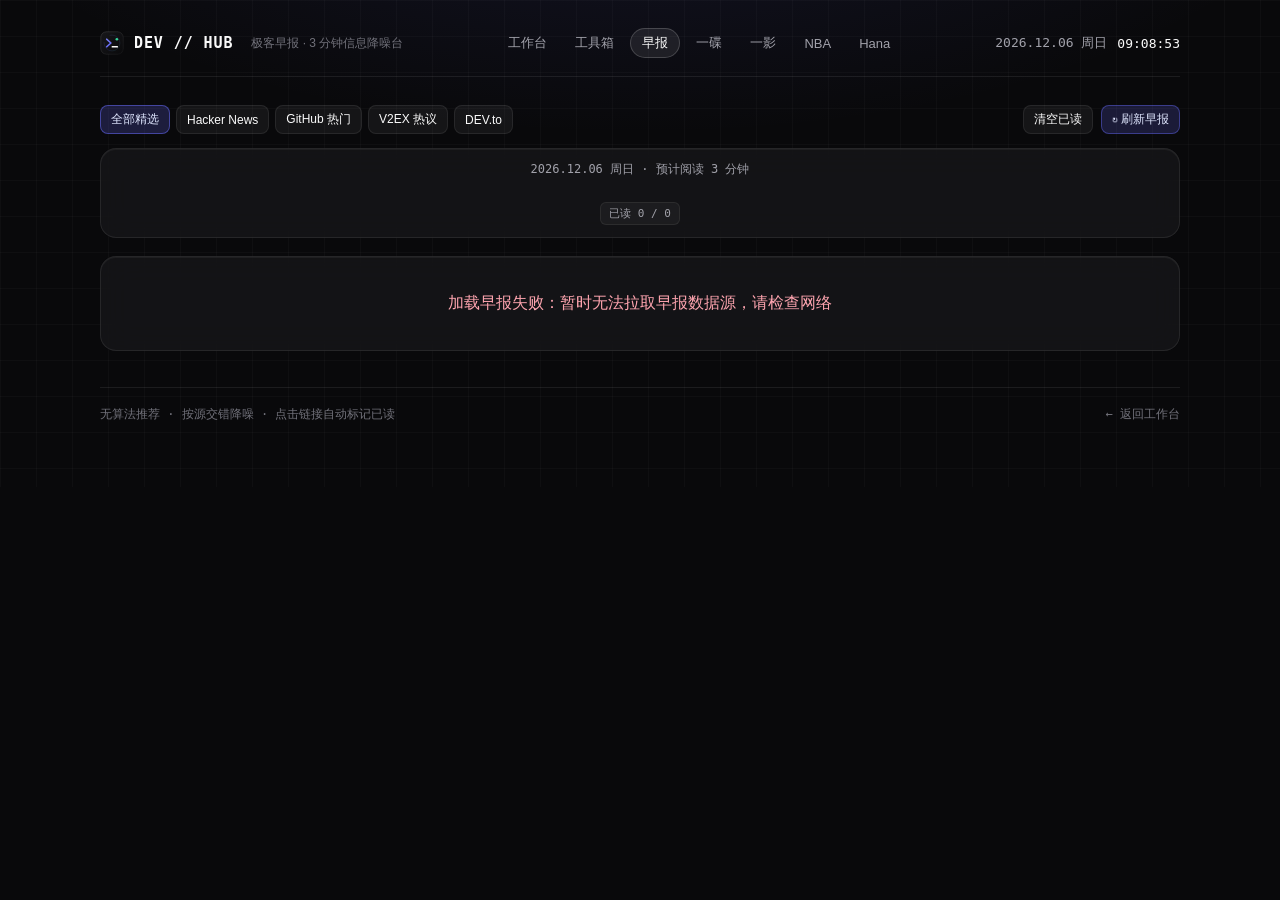
==== digest/index.html @ 7b943ff7 "feat: add /hana, /digest, /film, /qotd; upgrade vinyl & nba; remove CyberChef" ====
<!DOCTYPE html>
<html lang="zh-CN">
<head>
  <meta charset="UTF-8" />
  <meta name="viewport" content="width=device-width, initial-scale=1.0" />
  <title>极客早报 · DEV // HUB</title>
  <link rel="icon" type="image/svg+xml" href="../assets/icon.svg" />
  <link rel="stylesheet" href="../assets/theme.css" />
  <style>
    .digest-toolbar {
      display: flex;
      align-items: center;
      justify-content: space-between;
      flex-wrap: wrap;
      gap: 12px;
      margin-bottom: 14px;
    }

    .filter-pills {
      display: flex;
      flex-wrap: wrap;
      gap: 6px;
    }

    .filter-pill.active {
      background: rgba(99, 102, 241, 0.22);
      border-color: rgba(99, 102, 241, 0.55);
      color: #e0e7ff;
    }

    .read-progress-wrap {
      display: flex;
      align-items: center;
      gap: 12px;
      margin-bottom: 18px;
      padding: 12px 16px;
    }

    .read-bar-rail {
      flex: 1;
      height: 5px;
      border-radius: 999px;
      background: rgba(255, 255, 255, 0.08);
      overflow: hidden;
    }

    .read-bar-fill {
      height: 100%;
      width: 0%;
      border-radius: 999px;
      background: linear-gradient(90deg, #6366f1, #10b981);
      transition: width 0.28s ease;
    }

    .digest-list {
      display: flex;
      flex-direction: column;
      gap: 10px;
    }

    .digest-row {
      display: flex;
      align-items: center;
      justify-content: space-between;
      gap: 14px;
      padding: 15px 18px;
      border-radius: 14px;
      background: var(--bg-elevated);
      border: 1px solid var(--border);
      transition: all 0.16s ease;
    }

    .digest-row:hover {
      border-color: var(--border-hover);
      background: var(--bg-elevated-hover);
      transform: translateY(-1px);
    }

    .digest-row.is-read {
      opacity: 0.56;
    }

    .digest-main {
      display: flex;
      align-items: flex-start;
      gap: 12px;
      min-width: 0;
      flex: 1;
    }

    .digest-title {
      font-size: 14.5px;
      font-weight: 500;
      line-height: 1.5;
      color: var(--text);
      margin-bottom: 4px;
      display: block;
    }

    .digest-meta {
      font-family: var(--font-mono);
      font-size: 11.5px;
      color: var(--text-muted);
    }

    .btn-mark-read {
      flex-shrink: 0;
      padding: 5px 10px;
      border-radius: 8px;
      font-family: var(--font-mono);
      font-size: 11.5px;
      border: 1px solid rgba(255, 255, 255, 0.09);
      background: rgba(255, 255, 255, 0.04);
      color: var(--text-secondary);
    }

    .btn-mark-read.done {
      border-color: rgba(16, 185, 129, 0.45);
      background: rgba(16, 185, 129, 0.14);
      color: #6ee7b7;
    }
  </style>
</head>
<body>
  <div class="container">
    <header class="topbar">
      <div class="brand">
        <img class="brand-icon" src="../assets/icon.svg" alt="DEV // HUB" />
        <a class="brand-title" href="../">DEV // HUB</a>
        <span class="brand-sub">极客早报 · 3 分钟信息降噪台</span>
      </div>

      <nav class="nav-pills" aria-label="主导航">
        <a class="nav-pill" href="../">工作台</a>
        <a class="nav-pill" href="../tools/">工具箱</a>
        <a class="nav-pill active" href="./">早报</a>
        <a class="nav-pill" href="../vinyl/">一碟</a>
        <a class="nav-pill" href="../film/">一影</a>
        <a class="nav-pill" href="../nba/">NBA</a>
        <a class="nav-pill" href="../hana/">Hana</a>
      </nav>

      <div class="clock-box" title="上海时间 (Asia/Shanghai)">
        <span id="clockDate">----.--.--</span>
        <span class="clock-time" id="clockTime">--:--:--</span>
      </div>
    </header>

    <div class="digest-toolbar">
      <div class="filter-pills" id="filterPills" role="tablist" aria-label="数据源筛选">
        <button class="btn btn-sm filter-pill active" data-source="all">全部精选</button>
        <button class="btn btn-sm filter-pill" data-source="hn">Hacker News</button>
        <button class="btn btn-sm filter-pill" data-source="github">GitHub 热门</button>
        <button class="btn btn-sm filter-pill" data-source="v2ex">V2EX 热议</button>
        <button class="btn btn-sm filter-pill" data-source="devto">DEV.to</button>
      </div>

      <div style="display:flex;align-items:center;gap:8px;flex-wrap:wrap;">
        <button class="btn btn-sm" id="btnResetRead">清空已读</button>
        <button class="btn btn-sm btn-primary" id="btnRefreshDigest">↻ 刷新早报</button>
      </div>
    </div>

    <section class="card read-progress-wrap" aria-label="今日阅读进度">
      <span style="font-family:var(--font-mono);font-size:12px;color:var(--text-secondary);" id="digestDateLabel">预计阅读 3 分钟 · 信息降噪台</span>
      <div class="read-bar-rail">
        <div class="read-bar-fill" id="readBarFill"></div>
      </div>
      <span class="tag" id="readProgressBadge">已读 0 / 0</span>
    </section>

    <div id="digestNotice" style="display:none;font-size:12px;color:var(--text-muted);margin-bottom:12px;font-family:var(--font-mono);"></div>

    <main class="digest-list" id="digestList">
      <div class="card" style="text-align:center;padding:42px 20px;font-family:var(--font-mono);font-size:13px;color:var(--text-muted);">
        正在聚合 HN / GitHub / V2EX / DEV.to 精选内容...
      </div>
    </main>

    <footer class="footer">
      <span>无算法推荐 · 按源交错降噪 · 点击链接自动标记已读</span>
      <a href="../">← 返回工作台</a>
    </footer>
  </div>

  <script type="module" src="../assets/digest.js"></script>
</body>
</html>
---- assets/theme.css ----
:root {
  --bg: #09090b;
  --bg-elevated: rgba(24, 24, 27, 0.72);
  --bg-elevated-hover: rgba(30, 30, 35, 0.86);
  --border: rgba(255, 255, 255, 0.08);
  --border-hover: rgba(255, 255, 255, 0.18);
  --text: #fafafa;
  --text-secondary: #a1a1aa;
  --text-muted: #71717a;
  --accent: #6366f1;
  --accent-soft: rgba(99, 102, 241, 0.16);
  --emerald: #10b981;
  --amber: #f59e0b;
  --rose: #f43f5e;
  --radius: 16px;
  --radius-sm: 10px;
  --font-sans: 'Inter', -apple-system, BlinkMacSystemFont, 'SF Pro Text', 'PingFang SC', 'Helvetica Neue', sans-serif;
  --font-mono: 'JetBrains Mono', 'SF Mono', ui-monospace, SFMono-Regular, Menlo, Monaco, Consolas, monospace;
}

*,
*::before,
*::after {
  box-sizing: border-box;
}

html,
body {
  margin: 0;
  padding: 0;
  min-height: 100%;
  background-color: var(--bg);
  color: var(--text);
  font-family: var(--font-sans);
  -webkit-font-smoothing: antialiased;
  text-rendering: optimizeLegibility;
}

body {
  position: relative;
  overflow-x: hidden;
  background-image:
    radial-gradient(ellipse 80% 50% at 50% -20%, rgba(99, 102, 241, 0.14), transparent 70%),
    linear-gradient(rgba(255, 255, 255, 0.022) 1px, transparent 1px),
    linear-gradient(90deg, rgba(255, 255, 255, 0.022) 1px, transparent 1px);
  background-size: 100% 100%, 36px 36px, 36px 36px;
  background-attachment: fixed;
}

a {
  color: inherit;
  text-decoration: none;
}

button {
  font-family: inherit;
  color: inherit;
  cursor: pointer;
}

.container {
  width: 100%;
  max-width: 1120px;
  margin: 0 auto;
  padding: 28px 20px 64px;
}

/* Top Navigation Bar */
.topbar {
  display: flex;
  align-items: center;
  justify-content: space-between;
  gap: 16px;
  margin-bottom: 28px;
  padding-bottom: 18px;
  border-bottom: 1px solid var(--border);
}

.brand {
  display: flex;
  align-items: center;
  gap: 10px;
}

.brand-icon {
  width: 24px;
  height: 24px;
  border-radius: 6px;
  display: block;
  flex-shrink: 0;
}

.brand-dot {
  width: 10px;
  height: 10px;
  border-radius: 50%;
  background: var(--emerald);
  box-shadow: 0 0 12px rgba(16, 185, 129, 0.8);
}

.brand-title {
  font-family: var(--font-mono);
  font-size: 15px;
  font-weight: 600;
  letter-spacing: 0.06em;
}

.brand-sub {
  font-size: 12px;
  color: var(--text-muted);
  margin-left: 8px;
}

.nav-pills {
  display: flex;
  align-items: center;
  flex-wrap: wrap;
  gap: 4px;
}

.nav-pill {
  padding: 5px 11px;
  border-radius: 999px;
  font-size: 13px;
  color: var(--text-secondary);
  border: 1px solid transparent;
  transition: all 0.18s ease;
  white-space: nowrap;
}

.nav-pill:hover {
  color: var(--text);
  background: rgba(255, 255, 255, 0.05);
}

.nav-pill.active {
  color: var(--text);
  background: rgba(255, 255, 255, 0.08);
  border-color: var(--border-hover);
}

.clock-box {
  display: flex;
  align-items: center;
  gap: 10px;
  font-family: var(--font-mono);
  font-size: 13px;
  color: var(--text-secondary);
}

.clock-time {
  color: var(--text);
  font-weight: 500;
  font-variant-numeric: tabular-nums;
}

/* Cards */
.card {
  position: relative;
  display: flex;
  flex-direction: column;
  background: var(--bg-elevated);
  backdrop-filter: blur(16px);
  -webkit-backdrop-filter: blur(16px);
  border: 1px solid var(--border);
  border-radius: var(--radius);
  padding: 22px;
  box-shadow: inset 0 1px 0 rgba(255, 255, 255, 0.05);
  transition: border-color 0.2s ease, background-color 0.2s ease, transform 0.2s ease, box-shadow 0.2s ease;
  overflow: hidden;
}

.card-interactive:hover {
  border-color: var(--border-hover);
  background: var(--bg-elevated-hover);
  transform: translateY(-2px);
  box-shadow:
    inset 0 1px 0 rgba(255, 255, 255, 0.08),
    0 12px 32px -12px rgba(0, 0, 0, 0.65);
}

.card-header {
  display: flex;
  align-items: center;
  justify-content: space-between;
  gap: 12px;
  margin-bottom: 14px;
}

.card-kicker {
  display: inline-flex;
  align-items: center;
  gap: 8px;
  font-family: var(--font-mono);
  font-size: 11px;
  text-transform: uppercase;
  letter-spacing: 0.08em;
  color: var(--text-muted);
}

.kbd {
  display: inline-flex;
  align-items: center;
  justify-content: center;
  min-width: 22px;
  height: 22px;
  padding: 0 6px;
  border-radius: 6px;
  font-family: var(--font-mono);
  font-size: 11px;
  color: var(--text-secondary);
  background: rgba(255, 255, 255, 0.05);
  border: 1px solid rgba(255, 255, 255, 0.1);
}

.tags {
  display: flex;
  flex-wrap: wrap;
  gap: 6px;
  margin-top: auto;
  padding-top: 16px;
}

.tag {
  font-family: var(--font-mono);
  font-size: 11px;
  color: var(--text-secondary);
  background: rgba(255, 255, 255, 0.04);
  border: 1px solid rgba(255, 255, 255, 0.07);
  padding: 3px 8px;
  border-radius: 6px;
}

.btn {
  display: inline-flex;
  align-items: center;
  justify-content: center;
  gap: 6px;
  padding: 8px 14px;
  border-radius: var(--radius-sm);
  font-size: 13px;
  font-weight: 500;
  border: 1px solid var(--border);
  background: rgba(255, 255, 255, 0.05);
  color: var(--text);
  transition: all 0.18s ease;
}

.btn:hover {
  background: rgba(255, 255, 255, 0.1);
  border-color: var(--border-hover);
}

.btn-primary {
  background: rgba(99, 102, 241, 0.2);
  border-color: rgba(99, 102, 241, 0.45);
  color: #e0e7ff;
}

.btn-primary:hover {
  background: rgba(99, 102, 241, 0.32);
  border-color: rgba(99, 102, 241, 0.7);
}

.btn-sm {
  padding: 5px 10px;
  font-size: 12px;
  border-radius: 8px;
}

/* Bento Grid on Home */
.bento-grid {
  display: grid;
  grid-template-columns: repeat(12, minmax(0, 1fr));
  gap: 16px;
}

.col-span-4 { grid-column: span 4; }
.col-span-5 { grid-column: span 5; }
.col-span-6 { grid-column: span 6; }
.col-span-7 { grid-column: span 7; }
.col-span-8 { grid-column: span 8; }
.col-span-12 { grid-column: span 12; }

.tool-icon {
  width: 40px;
  height: 40px;
  border-radius: 10px;
  display: flex;
  align-items: center;
  justify-content: center;
  font-size: 19px;
  background: rgba(255, 255, 255, 0.05);
  border: 1px solid rgba(255, 255, 255, 0.09);
  margin-bottom: 14px;
}

.tool-title {
  margin: 0 0 6px;
  font-size: 19px;
  font-weight: 600;
  letter-spacing: -0.01em;
}

.tool-desc {
  margin: 0;
  font-size: 13.5px;
  line-height: 1.6;
  color: var(--text-secondary);
}

.arrow-hint {
  font-family: var(--font-mono);
  font-size: 12px;
  color: var(--text-muted);
  transition: transform 0.2s ease, color 0.2s ease;
}

.card-interactive:hover .arrow-hint {
  color: var(--text);
  transform: translate(2px, -2px);
}

/* Home Daily Vinyl Preview */
.vinyl-preview {
  display: flex;
  gap: 16px;
  align-items: center;
  margin-top: 4px;
}

.vinyl-thumb-wrap {
  position: relative;
  width: 96px;
  height: 96px;
  flex-shrink: 0;
}

.vinyl-thumb {
  width: 96px;
  height: 96px;
  border-radius: 10px;
  object-fit: cover;
  border: 1px solid rgba(255, 255, 255, 0.14);
  box-shadow: 0 10px 24px rgba(0, 0, 0, 0.5);
  position: relative;
  z-index: 2;
  background: #18181b;
}

.vinyl-disc-mini {
  position: absolute;
  top: 6px;
  right: -18px;
  width: 84px;
  height: 84px;
  border-radius: 50%;
  background:
    radial-gradient(circle at center, #18181b 0 14%, #6366f1 14% 26%, #111 27% 100%);
  border: 1px solid rgba(255, 255, 255, 0.12);
  z-index: 1;
  transition: transform 0.35s ease;
}

.card-interactive:hover .vinyl-disc-mini {
  transform: translateX(6px) rotate(45deg);
}

.vinyl-meta {
  min-width: 0;
  padding-left: 12px;
}

.vinyl-meta h3 {
  margin: 0 0 4px;
  font-size: 16px;
  font-weight: 600;
  white-space: nowrap;
  overflow: hidden;
  text-overflow: ellipsis;
}

.vinyl-meta .artist {
  font-size: 13px;
  color: var(--text-secondary);
  margin-bottom: 8px;
}

.vinyl-meta .snippet {
  font-size: 12.5px;
  line-height: 1.5;
  color: var(--text-muted);
  display: -webkit-box;
  -webkit-line-clamp: 2;
  -webkit-box-orient: vertical;
  overflow: hidden;
}

/* Home NBA Strip */
.nba-mini-list {
  display: grid;
  grid-template-columns: repeat(3, minmax(0, 1fr));
  gap: 10px;
  margin-top: 6px;
}

.nba-mini-game {
  padding: 10px 12px;
  border-radius: 10px;
  background: rgba(255, 255, 255, 0.03);
  border: 1px solid rgba(255, 255, 255, 0.06);
  font-family: var(--font-mono);
  font-size: 12px;
}

.nba-mini-status {
  font-size: 11px;
  color: var(--text-muted);
  margin-bottom: 6px;
  display: flex;
  justify-content: space-between;
}

.nba-mini-row {
  display: flex;
  justify-content: space-between;
  align-items: center;
  line-height: 1.6;
}

.live-badge {
  color: var(--rose);
  font-weight: 600;
}

/* Scratchpad */
.scratchpad {
  width: 100%;
  min-height: 92px;
  resize: vertical;
  background: rgba(0, 0, 0, 0.28);
  border: 1px solid rgba(255, 255, 255, 0.07);
  border-radius: 10px;
  padding: 10px 12px;
  color: var(--text);
  font-family: var(--font-mono);
  font-size: 12.5px;
  line-height: 1.6;
  outline: none;
  transition: border-color 0.18s ease;
}

.scratchpad:focus {
  border-color: rgba(99, 102, 241, 0.55);
}

.quick-links {
  display: flex;
  flex-wrap: wrap;
  gap: 8px;
}

.quick-link {
  display: inline-flex;
  align-items: center;
  gap: 6px;
  padding: 7px 12px;
  border-radius: 10px;
  font-size: 13px;
  background: rgba(255, 255, 255, 0.035);
  border: 1px solid rgba(255, 255, 255, 0.07);
  color: var(--text-secondary);
  transition: all 0.18s ease;
}

.quick-link:hover {
  color: var(--text);
  border-color: var(--border-hover);
  background: rgba(255, 255, 255, 0.07);
}

.footer {
  margin-top: 36px;
  padding-top: 18px;
  border-top: 1px solid var(--border);
  display: flex;
  align-items: center;
  justify-content: space-between;
  flex-wrap: wrap;
  gap: 12px;
  font-size: 12px;
  color: var(--text-muted);
  font-family: var(--font-mono);
}

/* Source Badges & Compact Digest List */
.source-badge {
  display: inline-flex;
  align-items: center;
  justify-content: center;
  padding: 2px 7px;
  border-radius: 6px;
  font-family: var(--font-mono);
  font-size: 10.5px;
  font-weight: 600;
  letter-spacing: 0.03em;
  flex-shrink: 0;
  border: 1px solid transparent;
}

.source-hn {
  color: #fb923c;
  background: rgba(249, 115, 22, 0.12);
  border-color: rgba(249, 115, 22, 0.28);
}

.source-github {
  color: #e4e4e7;
  background: rgba(255, 255, 255, 0.08);
  border-color: rgba(255, 255, 255, 0.16);
}

.source-v2ex {
  color: #38bdf8;
  background: rgba(56, 189, 248, 0.12);
  border-color: rgba(56, 189, 248, 0.28);
}

.source-devto {
  color: #34d399;
  background: rgba(16, 185, 129, 0.12);
  border-color: rgba(16, 185, 129, 0.28);
}

.digest-mini-list {
  display: flex;
  flex-direction: column;
  gap: 8px;
}

.digest-mini-item {
  display: flex;
  align-items: center;
  justify-content: space-between;
  gap: 10px;
  padding: 7px 10px;
  border-radius: 9px;
  background: rgba(255, 255, 255, 0.025);
  border: 1px solid rgba(255, 255, 255, 0.06);
  font-size: 12.5px;
}

.digest-mini-title {
  min-width: 0;
  flex: 1;
  white-space: nowrap;
  overflow: hidden;
  text-overflow: ellipsis;
  color: var(--text-secondary);
}

.digest-mini-meta {
  font-family: var(--font-mono);
  font-size: 11px;
  color: var(--text-muted);
  flex-shrink: 0;
}

/* Film Palette Strip */
.palette-strip {
  display: flex;
  gap: 5px;
  height: 18px;
  width: 100%;
}

.palette-swatch {
  flex: 1;
  height: 100%;
  border-radius: 5px;
  border: 1px solid rgba(255, 255, 255, 0.12);
  position: relative;
  transition: transform 0.16s ease, flex 0.16s ease;
}

.palette-swatch:hover {
  transform: translateY(-2px);
}

/* Interactive QOTD Widget */
.qotd-tabs {
  display: inline-flex;
  gap: 4px;
  padding: 3px;
  border-radius: 9px;
  background: rgba(255, 255, 255, 0.04);
  border: 1px solid rgba(255, 255, 255, 0.08);
}

.qotd-tab {
  padding: 3px 9px;
  border-radius: 6px;
  border: 0;
  background: transparent;
  color: var(--text-secondary);
  font-size: 11.5px;
  transition: all 0.15s ease;
}

.qotd-tab.active {
  background: rgba(99, 102, 241, 0.24);
  color: #e0e7ff;
  font-weight: 500;
}

.qotd-code {
  margin: 8px 0;
  padding: 9px 12px;
  border-radius: 9px;
  background: rgba(0, 0, 0, 0.36);
  border: 1px solid rgba(255, 255, 255, 0.08);
  font-family: var(--font-mono);
  font-size: 12px;
  color: #c7d2fe;
  overflow-x: auto;
  white-space: pre-wrap;
  word-break: break-all;
}

.qotd-answer {
  margin-top: 8px;
  padding: 10px 12px;
  border-radius: 9px;
  background: rgba(16, 185, 129, 0.08);
  border: 1px solid rgba(16, 185, 129, 0.22);
  font-size: 12.5px;
  line-height: 1.6;
  color: #d4d4d8;
}

/* Hana Reserved Card */
.card-hana {
  background:
    radial-gradient(circle at 85% 15%, rgba(244, 63, 94, 0.14), transparent 55%),
    radial-gradient(circle at 15% 85%, rgba(168, 85, 247, 0.12), transparent 55%),
    var(--bg-elevated);
  border-color: rgba(244, 63, 94, 0.22);
}

.card-hana:hover {
  border-color: rgba(244, 63, 94, 0.48);
}

/* Slide-over Drawer */
.drawer-backdrop {
  position: fixed;
  inset: 0;
  background: rgba(0, 0, 0, 0.65);
  backdrop-filter: blur(6px);
  -webkit-backdrop-filter: blur(6px);
  z-index: 60;
  display: none;
  justify-content: flex-end;
}

.drawer-backdrop.open {
  display: flex;
}

.drawer-panel {
  width: min(680px, 100vw);
  height: 100%;
  background: #0d0d11;
  border-left: 1px solid var(--border-hover);
  box-shadow: -20px 0 60px rgba(0, 0, 0, 0.8);
  display: flex;
  flex-direction: column;
  overflow: hidden;
}

.drawer-header {
  display: flex;
  align-items: center;
  justify-content: space-between;
  gap: 12px;
  padding: 18px 22px;
  border-bottom: 1px solid var(--border);
  background: rgba(24, 24, 27, 0.85);
}

.drawer-body {
  flex: 1;
  overflow-y: auto;
  padding: 20px 22px 36px;
}

/* Responsive */
@media (max-width: 900px) {
  .col-span-4,
  .col-span-5,
  .col-span-6,
  .col-span-7,
  .col-span-8 {
    grid-column: span 12;
  }

  .nba-mini-list {
    grid-template-columns: 1fr;
  }

  .topbar {
    flex-wrap: wrap;
  }

  .brand-sub {
    display: none;
  }

  .nav-pill {
    padding: 4px 9px;
    font-size: 12px;
  }
}
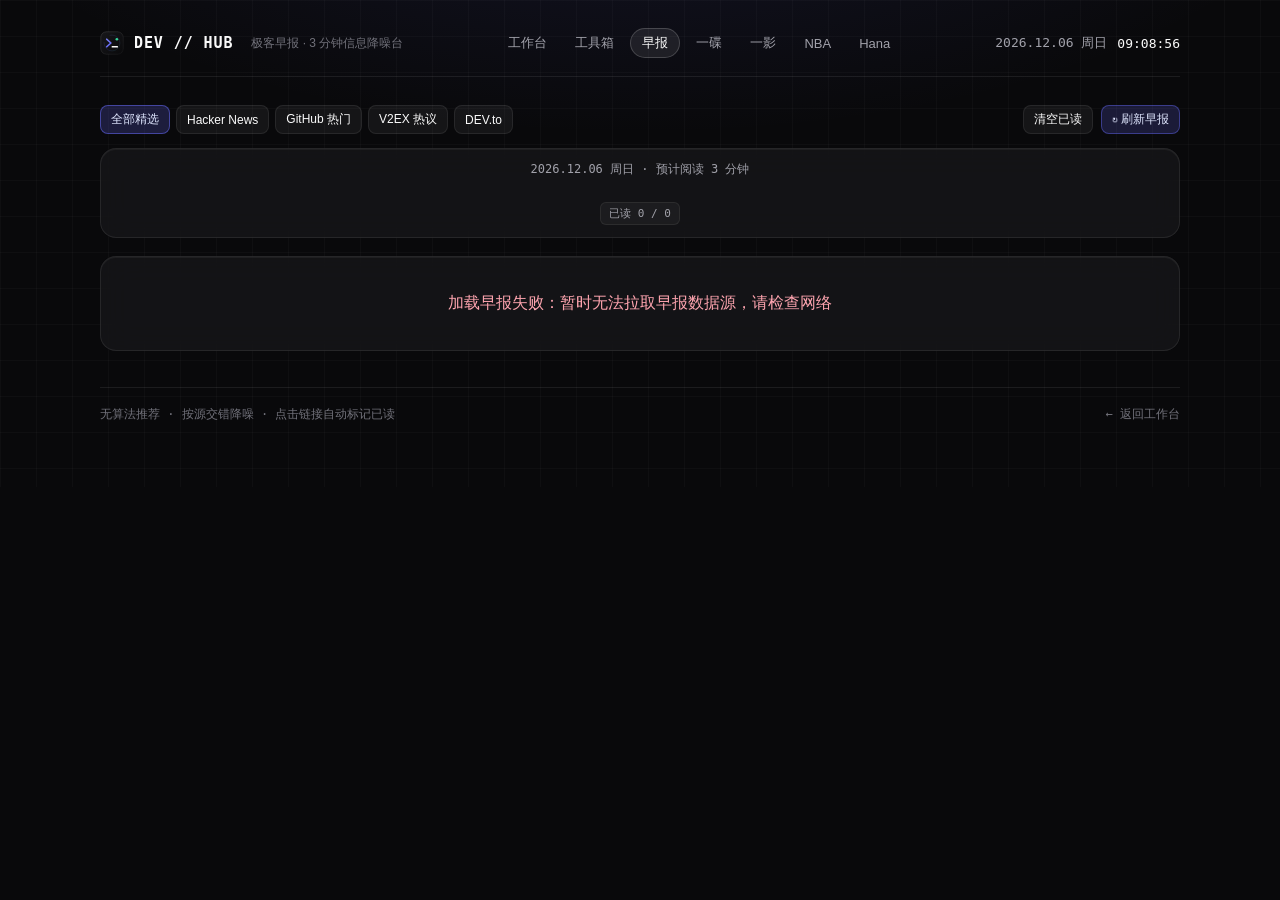
==== commit c4aea6b8: "fix: improve mobile responsive layouts and prevent vinyl card clipping" ====
--- a/digest/index.html
+++ b/digest/index.html
@@ -119,6 +119,30 @@
       background: rgba(16, 185, 129, 0.14);
       color: #6ee7b7;
     }
+
+    @media (max-width: 640px) {
+      .read-progress-wrap {
+        flex-wrap: wrap;
+        gap: 8px;
+        padding: 10px 14px;
+      }
+
+      .read-bar-rail {
+        order: 3;
+        flex-basis: 100%;
+      }
+
+      .digest-row {
+        flex-direction: column;
+        align-items: stretch;
+        gap: 10px;
+        padding: 13px 14px;
+      }
+
+      .btn-mark-read {
+        align-self: flex-end;
+      }
+    }
   </style>
 </head>
 <body>
--- a/assets/theme.css
+++ b/assets/theme.css
@@ -275,6 +275,10 @@
   gap: 16px;
 }
 
+.bento-grid > * {
+  min-width: 0;
+}
+
 .col-span-4 { grid-column: span 4; }
 .col-span-5 { grid-column: span 5; }
 .col-span-6 { grid-column: span 6; }
@@ -721,3 +725,62 @@
     font-size: 12px;
   }
 }
+
+@media (max-width: 640px) {
+  .container {
+    padding: 16px 14px 48px;
+  }
+
+  .card {
+    padding: 16px;
+    border-radius: 14px;
+  }
+
+  .card-header {
+    flex-wrap: wrap;
+  }
+
+  .topbar {
+    gap: 10px;
+    margin-bottom: 18px;
+    padding-bottom: 14px;
+  }
+
+  .clock-box {
+    font-size: 12px;
+    gap: 6px;
+  }
+
+  .vinyl-preview {
+    gap: 12px;
+  }
+
+  .vinyl-thumb-wrap,
+  .vinyl-thumb {
+    width: 76px;
+    height: 76px;
+  }
+
+  .vinyl-disc-mini {
+    width: 66px;
+    height: 66px;
+    top: 5px;
+    right: -14px;
+  }
+
+  .vinyl-meta {
+    padding-left: 8px;
+  }
+
+  .digest-mini-meta {
+    display: none;
+  }
+
+  .drawer-header {
+    padding: 14px 16px;
+  }
+
+  .drawer-body {
+    padding: 16px 14px 28px;
+  }
+}
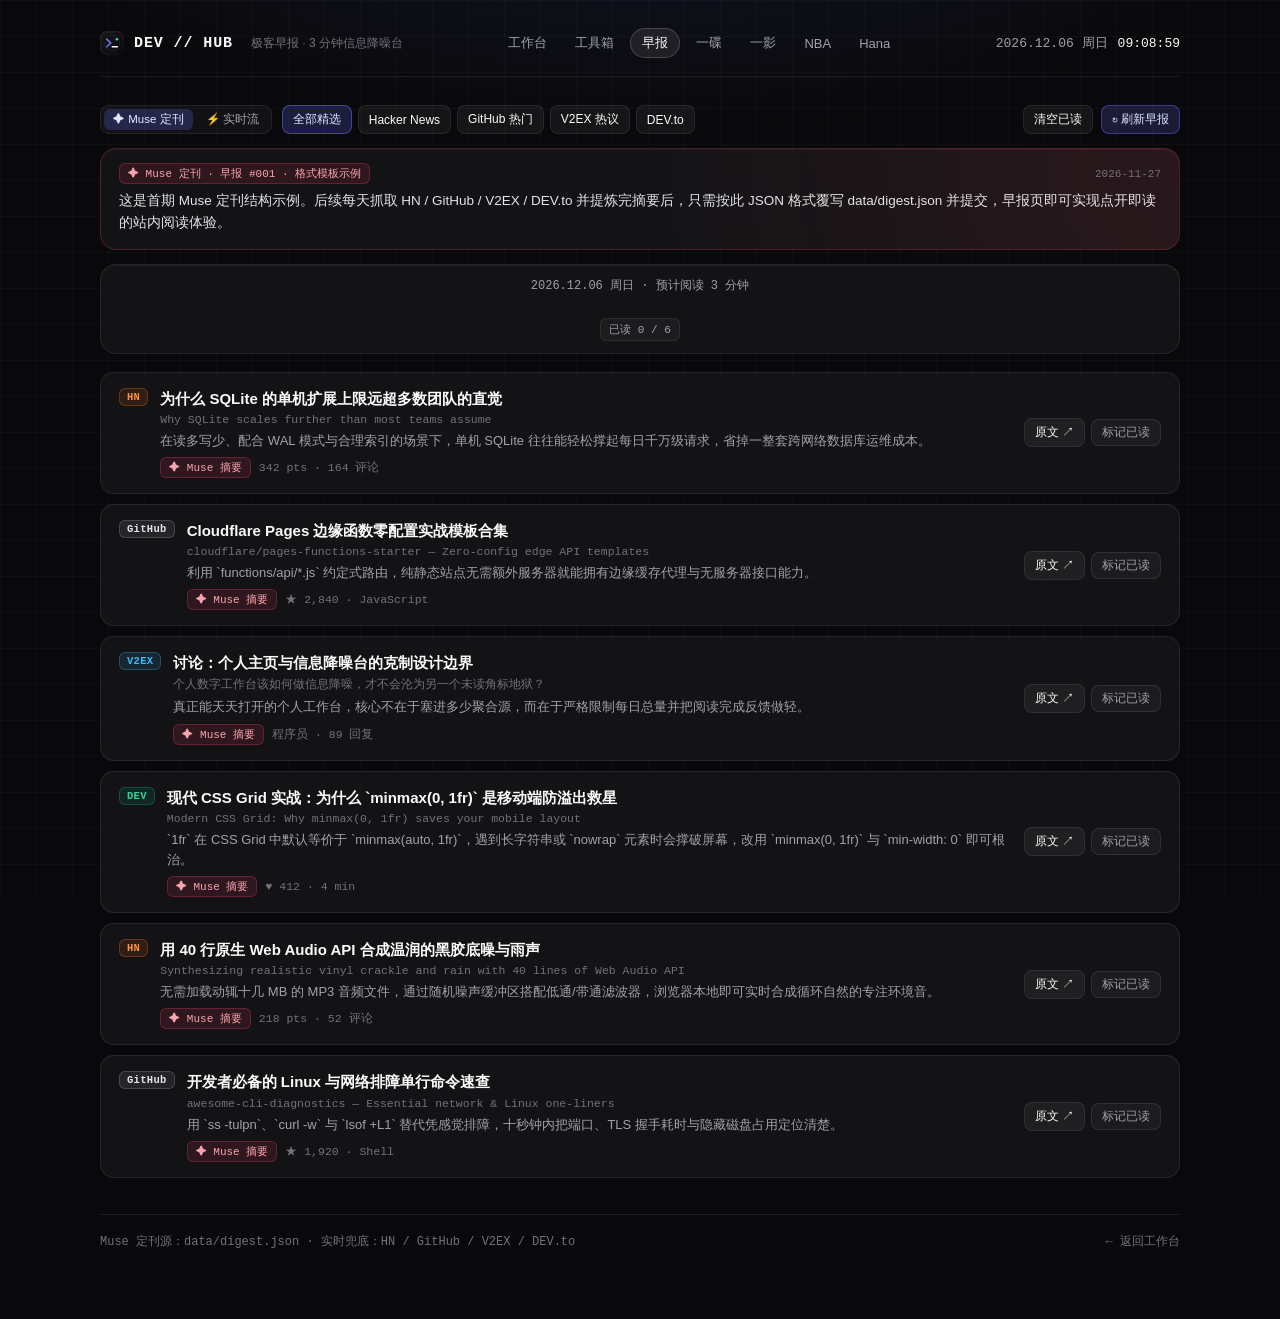
==== commit dfd11e42: "feat: add Muse daily digest edition (data/digest.json) and in-page summary drawer" ====
--- a/digest/index.html
+++ b/digest/index.html
@@ -28,6 +28,33 @@
       color: #e0e7ff;
     }
 
+    .muse-banner {
+      display: none;
+      margin-bottom: 14px;
+      padding: 14px 18px;
+      background:
+        radial-gradient(circle at 100% 0%, rgba(244, 63, 94, 0.1), transparent 50%),
+        var(--bg-elevated);
+      border-color: rgba(244, 63, 94, 0.24);
+    }
+
+    .muse-banner.visible {
+      display: block;
+    }
+
+    .muse-chip {
+      display: inline-flex;
+      align-items: center;
+      gap: 4px;
+      padding: 2px 8px;
+      border-radius: 6px;
+      font-family: var(--font-mono);
+      font-size: 11px;
+      color: #fda4af;
+      background: rgba(244, 63, 94, 0.12);
+      border: 1px solid rgba(244, 63, 94, 0.28);
+    }
+
     .read-progress-wrap {
       display: flex;
       align-items: center;
@@ -76,6 +103,10 @@
       transform: translateY(-1px);
     }
 
+    .digest-row.has-summary .digest-main {
+      cursor: pointer;
+    }
+
     .digest-row.is-read {
       opacity: 0.56;
     }
@@ -97,10 +128,58 @@
       display: block;
     }
 
-    .digest-meta {
+    .digest-title-btn {
+      border: 0;
+      padding: 0;
+      background: transparent;
+      text-align: left;
+      font-size: 15px;
+      font-weight: 600;
+      line-height: 1.48;
+      color: var(--text);
+      margin-bottom: 3px;
+      display: block;
+      width: 100%;
+    }
+
+    .digest-title-btn:hover {
+      color: #c7d2fe;
+    }
+
+    .digest-orig-title {
       font-family: var(--font-mono);
       font-size: 11.5px;
       color: var(--text-muted);
+      margin-bottom: 5px;
+      overflow-wrap: anywhere;
+    }
+
+    .digest-tldr-preview {
+      font-size: 13px;
+      line-height: 1.55;
+      color: var(--text-secondary);
+      margin-bottom: 6px;
+      display: -webkit-box;
+      -webkit-line-clamp: 2;
+      -webkit-box-orient: vertical;
+      overflow: hidden;
+    }
+
+    .digest-meta {
+      display: flex;
+      align-items: center;
+      flex-wrap: wrap;
+      gap: 8px;
+      font-family: var(--font-mono);
+      font-size: 11.5px;
+      color: var(--text-muted);
+    }
+
+    .digest-row-actions {
+      display: flex;
+      align-items: center;
+      gap: 6px;
+      flex-shrink: 0;
     }
 
     .btn-mark-read {
@@ -120,6 +199,50 @@
       color: #6ee7b7;
     }
 
+    /* Reading Drawer Content */
+    .summary-tldr-box {
+      padding: 14px 16px;
+      border-radius: 12px;
+      background: rgba(99, 102, 241, 0.1);
+      border-left: 3px solid #818cf8;
+      font-size: 14.5px;
+      line-height: 1.7;
+      color: #f4f4f5;
+      margin-bottom: 18px;
+    }
+
+    .summary-bullets {
+      margin: 0 0 18px;
+      padding-left: 20px;
+      display: flex;
+      flex-direction: column;
+      gap: 10px;
+      font-size: 14px;
+      line-height: 1.7;
+      color: #d4d4d8;
+    }
+
+    .muse-take-box {
+      padding: 14px 16px;
+      border-radius: 12px;
+      background: rgba(244, 63, 94, 0.08);
+      border: 1px solid rgba(244, 63, 94, 0.25);
+      font-size: 13.5px;
+      line-height: 1.7;
+      color: #ffe4e6;
+      margin-bottom: 22px;
+    }
+
+    .drawer-footer-actions {
+      display: flex;
+      align-items: center;
+      justify-content: space-between;
+      flex-wrap: wrap;
+      gap: 10px;
+      padding-top: 16px;
+      border-top: 1px solid var(--border);
+    }
+
     @media (max-width: 640px) {
       .read-progress-wrap {
         flex-wrap: wrap;
@@ -139,8 +262,8 @@
         padding: 13px 14px;
       }
 
-      .btn-mark-read {
-        align-self: flex-end;
+      .digest-row-actions {
+        justify-content: flex-end;
       }
     }
   </style>
@@ -171,12 +294,19 @@
     </header>
 
     <div class="digest-toolbar">
-      <div class="filter-pills" id="filterPills" role="tablist" aria-label="数据源筛选">
-        <button class="btn btn-sm filter-pill active" data-source="all">全部精选</button>
-        <button class="btn btn-sm filter-pill" data-source="hn">Hacker News</button>
-        <button class="btn btn-sm filter-pill" data-source="github">GitHub 热门</button>
-        <button class="btn btn-sm filter-pill" data-source="v2ex">V2EX 热议</button>
-        <button class="btn btn-sm filter-pill" data-source="devto">DEV.to</button>
+      <div style="display:flex;align-items:center;flex-wrap:wrap;gap:10px;">
+        <div class="qotd-tabs" role="tablist" aria-label="阅读模式">
+          <button class="qotd-tab active" id="modeCuratedBtn" data-digest-mode="curated">✦ Muse 定刊</button>
+          <button class="qotd-tab" id="modeLiveBtn" data-digest-mode="live">⚡ 实时流</button>
+        </div>
+
+        <div class="filter-pills" id="filterPills" role="tablist" aria-label="数据源筛选">
+          <button class="btn btn-sm filter-pill active" data-source="all">全部精选</button>
+          <button class="btn btn-sm filter-pill" data-source="hn">Hacker News</button>
+          <button class="btn btn-sm filter-pill" data-source="github">GitHub 热门</button>
+          <button class="btn btn-sm filter-pill" data-source="v2ex">V2EX 热议</button>
+          <button class="btn btn-sm filter-pill" data-source="devto">DEV.to</button>
+        </div>
       </div>
 
       <div style="display:flex;align-items:center;gap:8px;flex-wrap:wrap;">
@@ -184,6 +314,15 @@
         <button class="btn btn-sm btn-primary" id="btnRefreshDigest">↻ 刷新早报</button>
       </div>
     </div>
+
+    <!-- Muse 主编卷首语 -->
+    <section class="card muse-banner" id="museEditorBanner" aria-label="Muse 卷首语">
+      <div style="display:flex;align-items:center;justify-content:space-between;flex-wrap:wrap;gap:8px;margin-bottom:6px;">
+        <span class="muse-chip" id="museEditionBadge">✦ Muse 定刊</span>
+        <span style="font-family:var(--font-mono);font-size:11px;color:var(--text-muted);" id="museUpdatedAt">—</span>
+      </div>
+      <div style="font-size:13.5px;line-height:1.65;color:#e4e4e7;" id="museEditorNote"></div>
+    </section>
 
     <section class="card read-progress-wrap" aria-label="今日阅读进度">
       <span style="font-family:var(--font-mono);font-size:12px;color:var(--text-secondary);" id="digestDateLabel">预计阅读 3 分钟 · 信息降噪台</span>
@@ -197,16 +336,30 @@
 
     <main class="digest-list" id="digestList">
       <div class="card" style="text-align:center;padding:42px 20px;font-family:var(--font-mono);font-size:13px;color:var(--text-muted);">
-        正在聚合 HN / GitHub / V2EX / DEV.to 精选内容...
+        正在加载早报内容...
       </div>
     </main>
 
     <footer class="footer">
-      <span>无算法推荐 · 按源交错降噪 · 点击链接自动标记已读</span>
+      <span>Muse 定刊源：data/digest.json · 实时兜底：HN / GitHub / V2EX / DEV.to</span>
       <a href="../">← 返回工作台</a>
     </footer>
   </div>
 
+  <!-- 站内 Muse 摘要阅读抽屉 -->
+  <div class="drawer-backdrop" id="digestDrawer" role="dialog" aria-modal="true" aria-label="Muse 摘要阅读">
+    <div class="drawer-panel">
+      <div class="drawer-header">
+        <div style="display:flex;align-items:center;gap:8px;min-width:0;flex:1;">
+          <span class="source-badge" id="drawerSourceBadge">HN</span>
+          <span id="drawerMetaText" style="font-family:var(--font-mono);font-size:12px;color:var(--text-muted);white-space:nowrap;overflow:hidden;text-overflow:ellipsis;">—</span>
+        </div>
+        <button class="btn btn-sm" id="btnCloseDigestDrawer">✕ 关闭</button>
+      </div>
+      <div class="drawer-body" id="digestDrawerBody"></div>
+    </div>
+  </div>
+
   <script type="module" src="../assets/digest.js"></script>
 </body>
 </html>
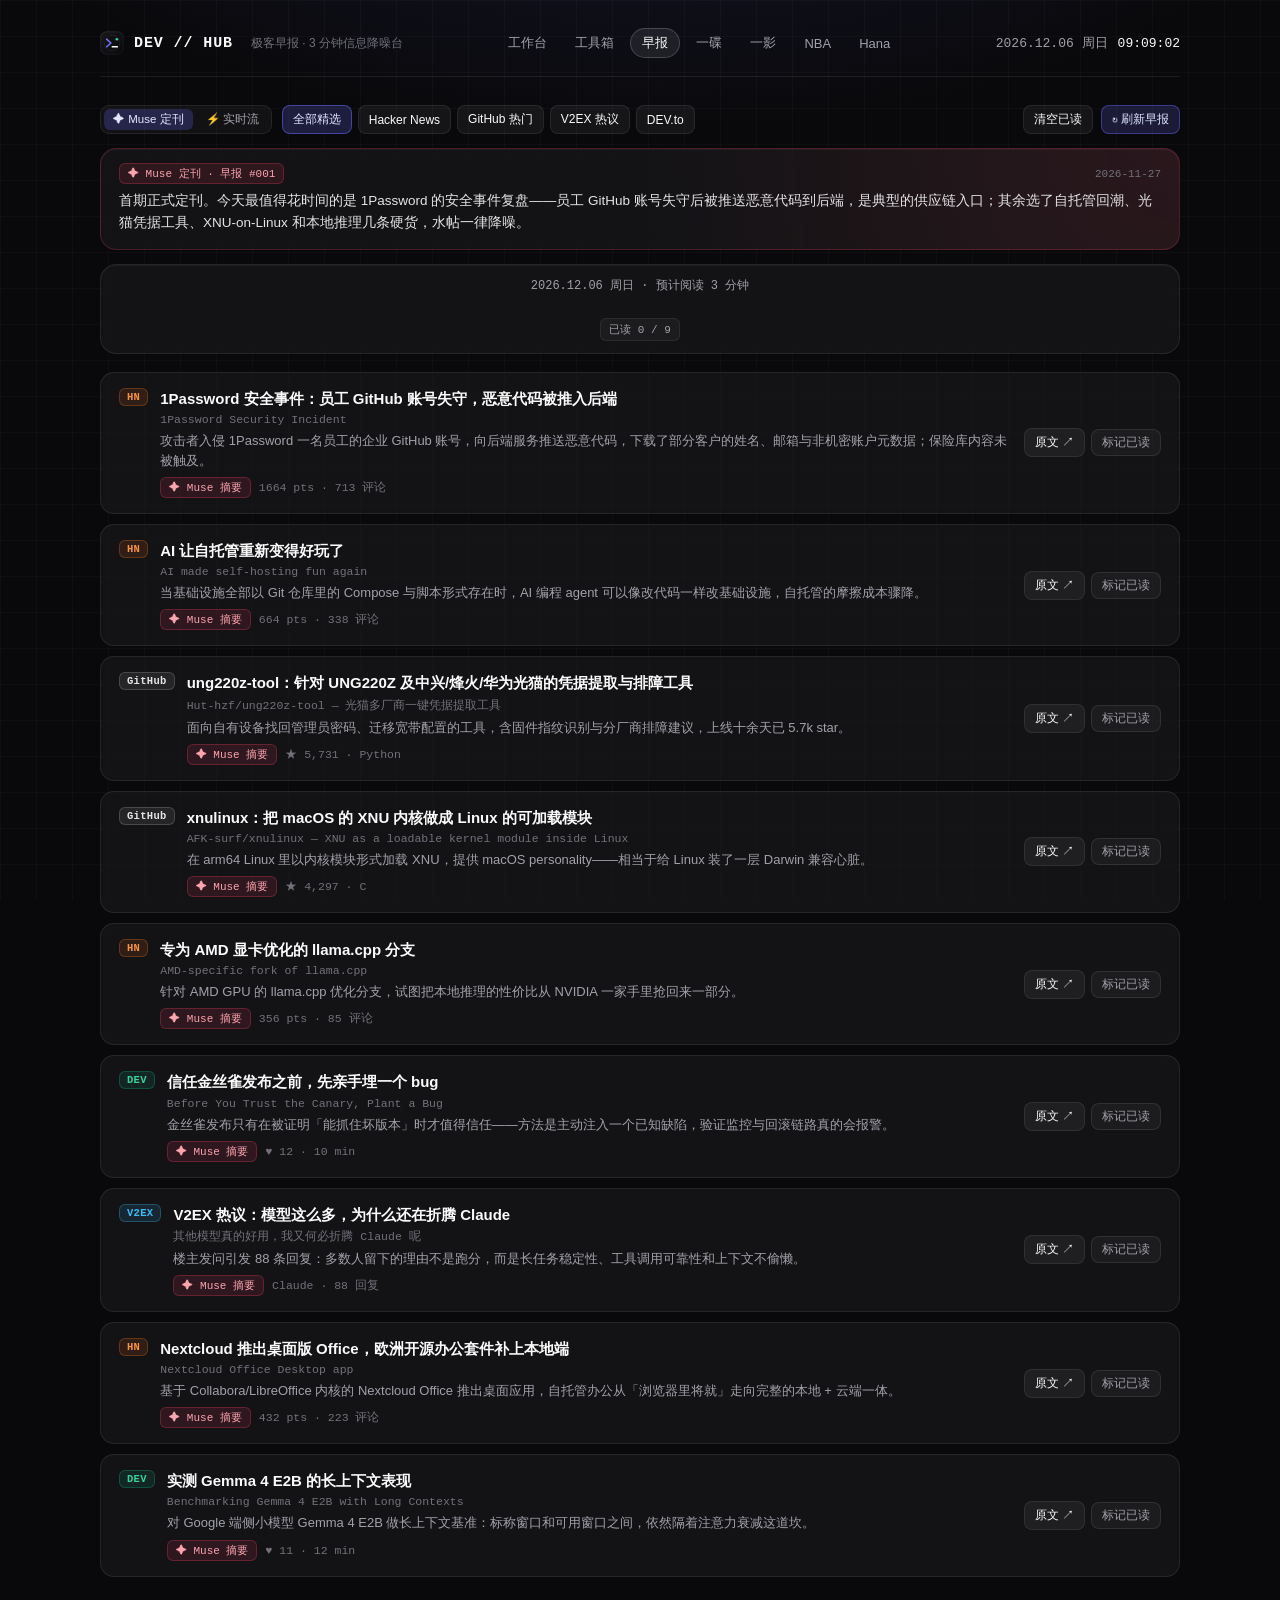
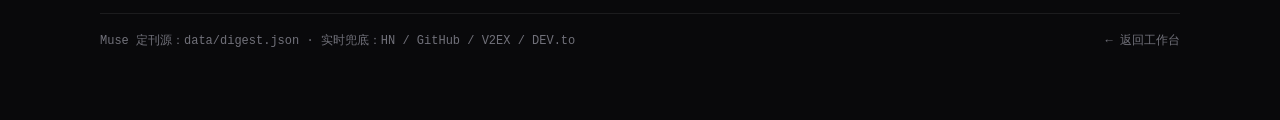
==== commit 9f4f0add: "feat: redesign vinyl/film crate drawers, true blind-listen quiz, and interaction fixes" ====
--- a/digest/index.html
+++ b/digest/index.html
@@ -233,6 +233,16 @@
       margin-bottom: 22px;
     }
 
+    .inline-code {
+      padding: 1px 6px;
+      border-radius: 5px;
+      background: rgba(255, 255, 255, 0.08);
+      border: 1px solid rgba(255, 255, 255, 0.1);
+      font-family: var(--font-mono);
+      font-size: 0.88em;
+      color: #c7d2fe;
+    }
+
     .drawer-footer-actions {
       display: flex;
       align-items: center;
